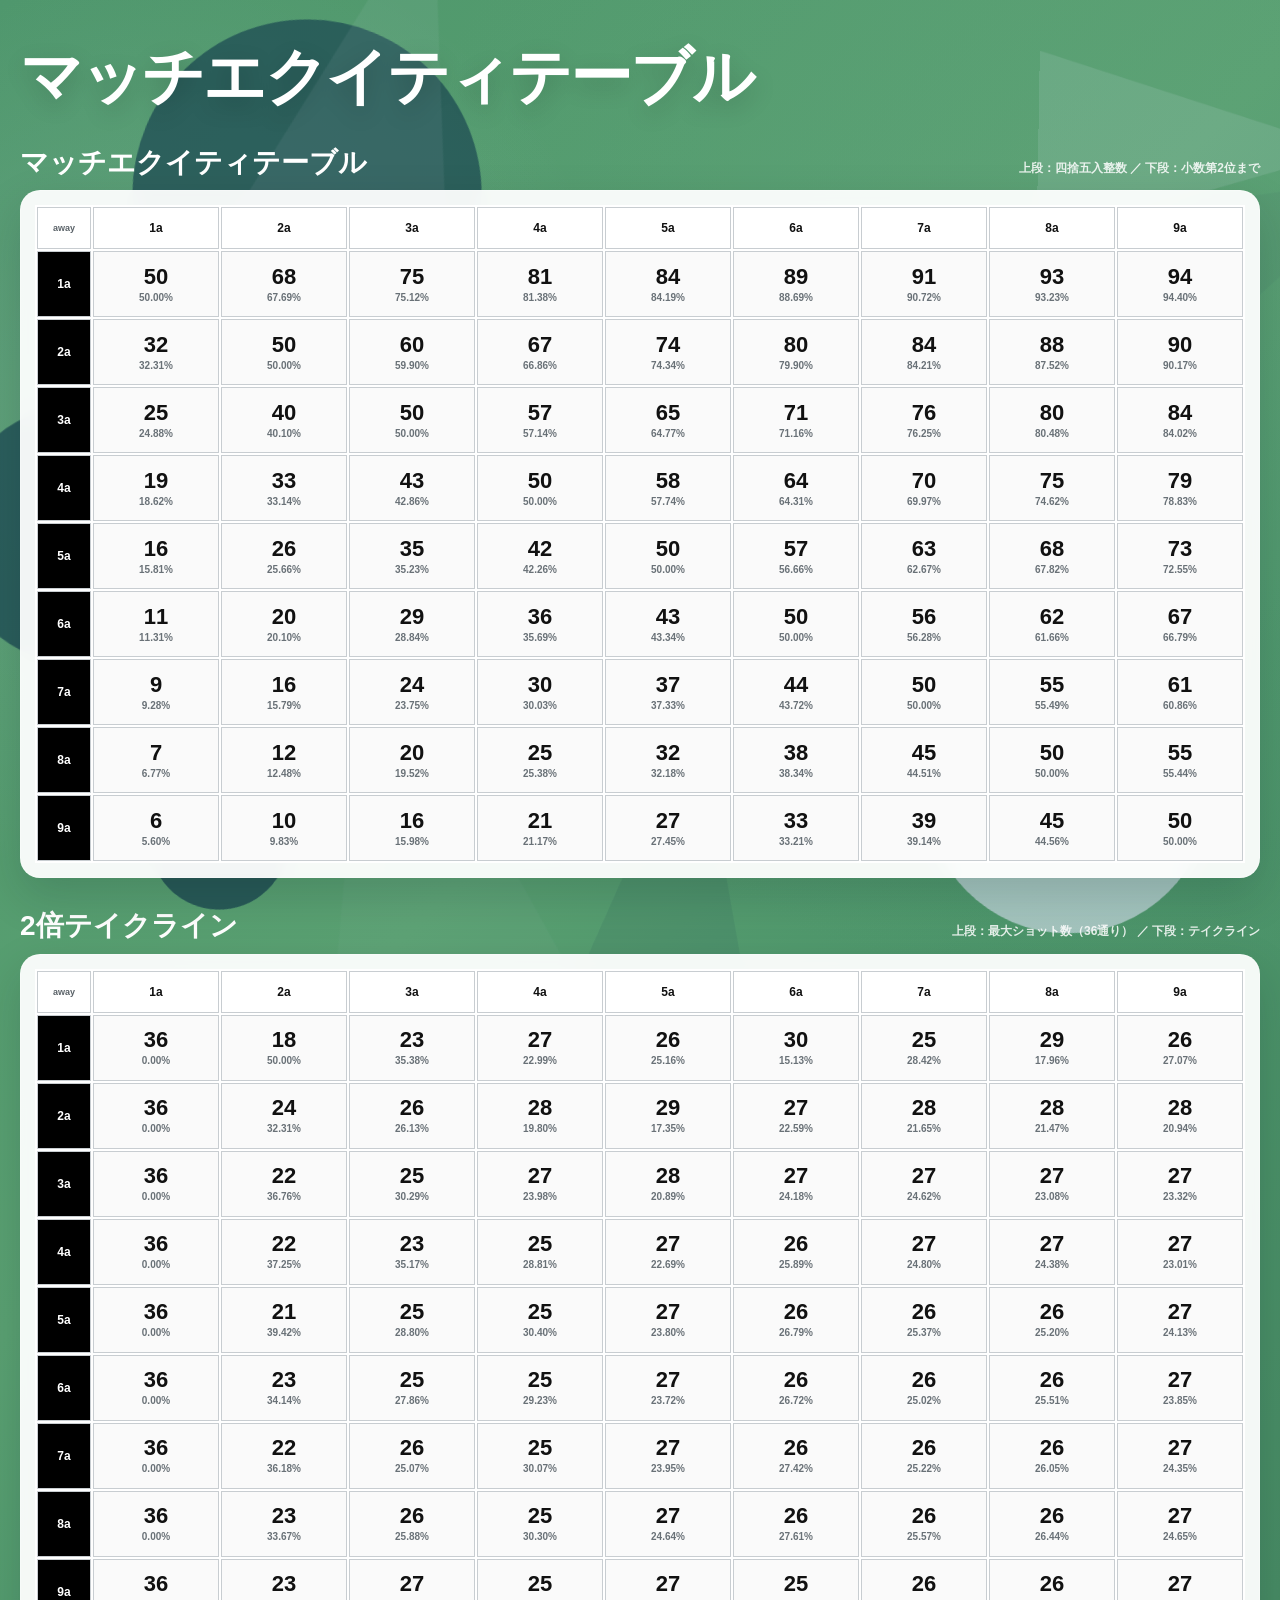
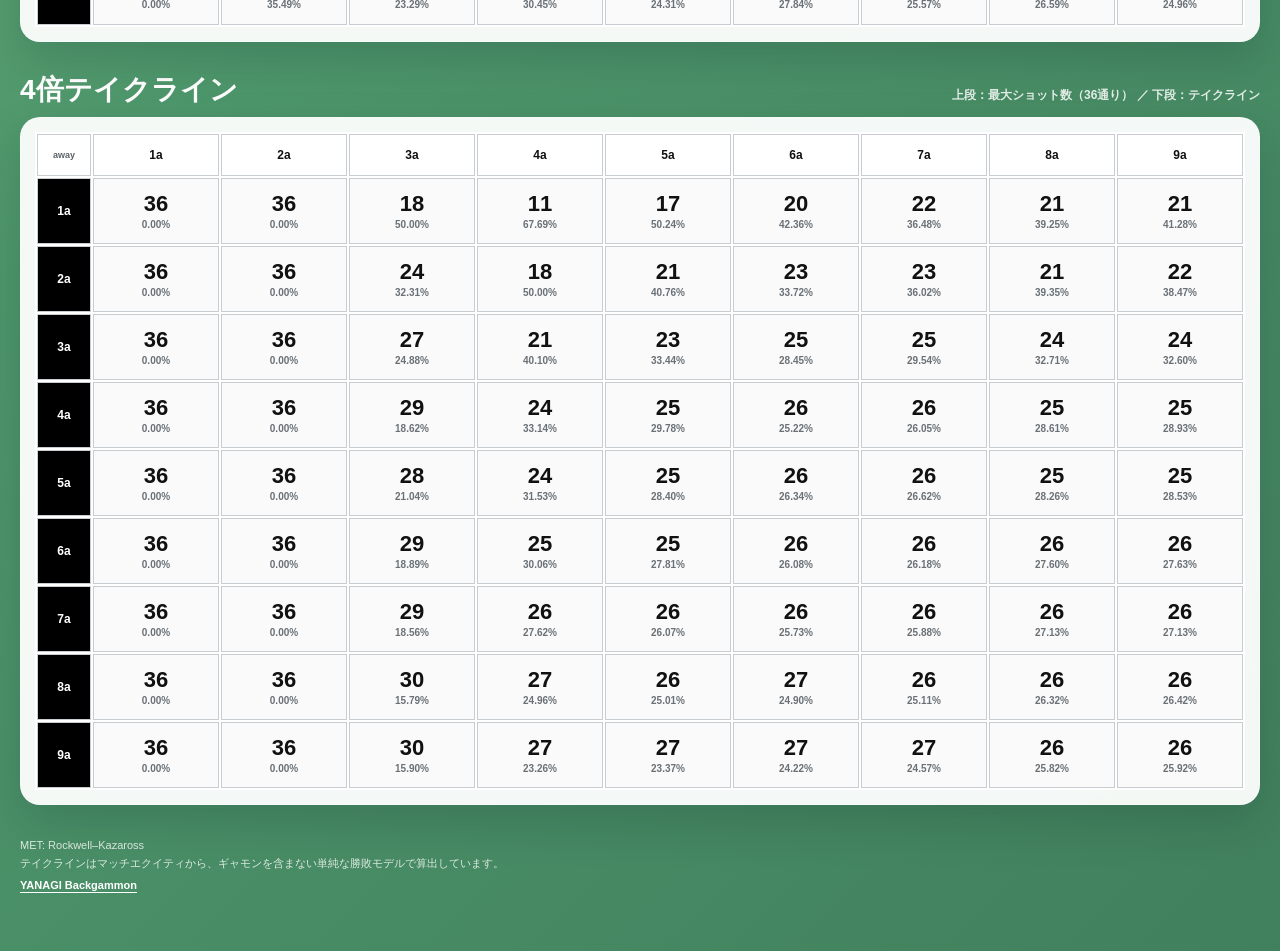
==== met/index.html @ c1505a51 "Add files via upload" ====
<!doctype html>
<html lang="ja">
<head>
  <meta charset="utf-8">
  <meta name="viewport" content="width=device-width, initial-scale=1">
  <meta name="theme-color" content="#4d966b">
  <meta name="description" content="バックギャモンのマッチエクイティテーブルと2倍・4倍テイクライン">
  <title>マッチエクイティテーブル | YANAGI Backgammon</title>
  <link rel="apple-touch-icon" sizes="180x180" href="../apple-touch-icon.png">
  <link rel="icon" type="image/png" sizes="32x32" href="../favicon-32x32.png">
  <link rel="icon" type="image/png" sizes="16x16" href="../favicon-16x16.png">
  <link rel="shortcut icon" href="../favicon.ico">
  <link rel="stylesheet" href="../assets/style.css">
  <link rel="stylesheet" href="./styles.css">
</head>
<body>
  <main class="landing met-landing" aria-label="マッチエクイティテーブル">
    <div class="bg-art" aria-hidden="true">
      <span class="shape circle circle-a"></span>
      <span class="shape circle circle-b"></span>
      <span class="shape circle circle-c"></span>
      <span class="shape circle circle-d"></span>
      <span class="shape circle circle-e"></span>
      <span class="shape circle circle-f"></span>

      <span class="shape triangle triangle-a"></span>
      <span class="shape triangle triangle-b"></span>
      <span class="shape triangle triangle-c"></span>
      <span class="shape triangle triangle-d"></span>
      <span class="shape triangle triangle-e"></span>
      <span class="shape triangle triangle-f"></span>
      <span class="shape triangle triangle-g"></span>
    </div>

    <div class="content met-content">
      <h1>マッチエクイティテーブル</h1>

      <section class="met-section" aria-labelledby="met-heading">
        <div class="section-title-row">
          <h2 id="met-heading">マッチエクイティテーブル</h2>
          <p>上段：四捨五入整数 ／ 下段：小数第2位まで</p>
        </div>
        <div class="table-card">
          <div class="table-wrap">
            <table id="met-table" class="met-table" aria-label="9-away × 9-away マッチエクイティテーブル"></table>
          </div>
        </div>
      </section>

      <section class="met-section" aria-labelledby="take2-heading">
        <div class="section-title-row">
          <h2 id="take2-heading">2倍テイクライン</h2>
          <p>上段：最大ショット数（36通り） ／ 下段：テイクライン</p>
        </div>
        <div class="table-card">
          <div class="table-wrap">
            <table id="take2-table" class="met-table" aria-label="2倍テイクライン"></table>
          </div>
        </div>
      </section>

      <section class="met-section" aria-labelledby="take4-heading">
        <div class="section-title-row">
          <h2 id="take4-heading">4倍テイクライン</h2>
          <p>上段：最大ショット数（36通り） ／ 下段：テイクライン</p>
        </div>
        <div class="table-card">
          <div class="table-wrap">
            <table id="take4-table" class="met-table" aria-label="4倍テイクライン"></table>
          </div>
        </div>
      </section>

      <div class="met-footer">
        <p>MET: Rockwell–Kazaross</p>
        <p>テイクラインはマッチエクイティから、ギャモンを含まない単純な勝敗モデルで算出しています。</p>
        <a href="../">YANAGI Backgammon</a>
      </div>
    </div>
  </main>

  <script src="../assets/script.js"></script>
  <script src="./app.js"></script>
</body>
</html>
---- assets/style.css ----
:root {
  --green: #4d966b;
  --teal: #16434f;
  --teal-soft: rgba(22, 67, 79, 0.90);
  --mist: #e8eaff;
}

* { box-sizing: border-box; }

html, body {
  width: 100%;
  min-height: 100%;
  margin: 0;
}

body {
  min-height: 100vh;
  color: var(--mist);
  background:
    radial-gradient(circle at 12% 16%, rgba(232,234,255,.12), transparent 20%),
    radial-gradient(circle at 85% 12%, rgba(109,169,138,.18), transparent 28%),
    linear-gradient(135deg, var(--green) 0%, #5aa172 35%, #4d966b 50%, #41805d 100%);
  font-family: Inter, "Helvetica Neue", Arial, "Noto Sans JP", sans-serif;
  -webkit-font-smoothing: antialiased;
  overflow-x: hidden;
}

.landing {
  position: relative;
  min-height: 100vh;
  display: grid;
  place-items: start center;
  isolation: isolate;
  overflow: hidden;
}

.bg-art {
  position: absolute;
  inset: 0;
  overflow: hidden;
  pointer-events: none;
  z-index: 0;
}

.shape {
  position: absolute;
  opacity: .96;
  will-change: transform, top, left, opacity;
}

.circle {
  border-radius: 50%;
  background: var(--teal);
}

.circle-a { width: 360px; height: 360px; }
.circle-b { width: 320px; height: 320px; background: var(--mist); }
.circle-c { width: 220px; height: 220px; }
.circle-d { width: 160px; height: 160px; background: rgba(22, 67, 79, .82); }
.circle-e { width: 120px; height: 120px; background: rgba(232, 234, 255, .72); }
.circle-f { width: 92px; height: 92px; background: rgba(22, 67, 79, .72); }

.triangle {
  width: 0;
  height: 0;
  border-left: 110px solid transparent;
  border-right: 110px solid transparent;
  border-bottom: 360px solid rgba(232, 234, 255, 0.42);
}

.triangle-b,
.triangle-d,
.triangle-g { border-bottom-color: rgba(22, 67, 79, 0.38); }
.triangle-c,
.triangle-e { border-bottom-color: rgba(232, 234, 255, 0.44); }
.triangle-f { border-bottom-color: rgba(109,169,138,.56); }

.content {
  position: relative;
  z-index: 2;
  width: min(1120px, calc(100% - 40px));
  display: grid;
  justify-items: start;
  gap: 24px;
  padding: 44px 0 32px;
  text-align: left;
}

h1 {
  margin: 0 0 6px;
  color: #ffffff;
  font-size: clamp(34px, 6vw, 62px);
  font-weight: 800;
  letter-spacing: -.03em;
  line-height: 1.05;
  width: 100%;
  text-align: left;
  text-shadow: 0 8px 24px rgba(0,0,0,.18);
}

.menu-section {
  width: 100%;
  display: grid;
  gap: 8px;
}

.menu-section h2,
.video-block h3 {
  margin: 0;
  color: #ffffff;
  font-size: clamp(20px, 2.2vw, 26px);
  font-weight: 800;
  line-height: 1.4;
}

.menu-list {
  margin: 0;
  padding: 0 0 0 34px;
  list-style: none;
  display: grid;
  gap: 6px;
}

.menu-list li {
  color: #ffffff;
  font-size: clamp(18px, 2vw, 24px);
  line-height: 1.45;
}

.menu-link,
.menu-text {
  color: #ffffff;
}

.menu-link {
  text-decoration: underline;
  text-decoration-thickness: 1px;
  text-underline-offset: 4px;
}

.menu-link:hover,
.menu-link:focus-visible {
  opacity: .78;
  outline: none;
}

.video-block {
  width: min(640px, 100%);
  display: grid;
  gap: 10px;
  margin-top: 2px;
}

.embed-card {
  padding: 16px;
  border: 1px solid rgba(232,234,255,.20);
  border-radius: 24px;
  background: rgba(16,54,64,.32);
  backdrop-filter: blur(10px);
  box-shadow: 0 18px 46px rgba(7,24,28,.18);
  text-align: left;
}

.embed-frame {
  overflow: hidden;
  border-radius: 18px;
  background: rgba(0,0,0,.22);
}

.youtube-frame { aspect-ratio: 16 / 9; }

.youtube-frame iframe {
  width: 100%;
  height: 100%;
  border: 0;
}

.social-links {
  display: flex;
  align-items: center;
  justify-content: flex-start;
  gap: 14px;
  flex-wrap: wrap;
  margin-top: 2px;
}

.social-link {
  width: 56px;
  height: 56px;
  display: inline-flex;
  align-items: center;
  justify-content: center;
  border-radius: 50%;
  background: rgba(255,255,255,.16);
  border: 1px solid rgba(232,234,255,.52);
  box-shadow: 0 10px 26px rgba(7,24,28,.18);
  backdrop-filter: blur(8px);
  transition: transform .18s ease, background-color .18s ease, box-shadow .18s ease;
}

.social-link:hover,
.social-link:focus-visible {
  transform: translateY(-3px);
  background: rgba(22,67,79,.88);
  box-shadow: 0 16px 34px rgba(7,24,28,.26);
  outline: none;
}

.social-link svg {
  width: 26px;
  height: 26px;
  fill: #ffffff;
}

@media (max-width: 700px) {
  .triangle {
    border-left-width: 78px;
    border-right-width: 78px;
    border-bottom-width: 250px;
  }

  .circle-a { width: 280px; height: 280px; }
  .circle-b { width: 260px; height: 260px; }
  .circle-c { width: 180px; height: 180px; }
  .circle-d { width: 110px; height: 110px; }

  .circle-e,
  .circle-f { display: none; }

  .content {
    gap: 20px;
    width: calc(100% - 28px);
    padding: 28px 0 24px;
  }

  .menu-list {
    padding-left: 26px;
  }

  .menu-list li {
    font-size: clamp(17px, 4.8vw, 22px);
  }

  .video-block {
    width: 100%;
  }

  .embed-card {
    padding: 12px;
    border-radius: 18px;
  }

  .embed-frame {
    border-radius: 14px;
  }

  .social-link { width: 52px; height: 52px; }
  .social-link svg { width: 24px; height: 24px; }
}

@media (prefers-reduced-motion: reduce) {
  .social-link { transition: none; }
}
---- met/styles.css ----
:root{
  --met-theme:#B7924B;
  --met-active:#6F5424;
  --met-line:#c8cdd1;
  --met-soft:#f7f7f5;
}

.met-landing{
  overflow:visible;
}

.met-content{
  width:min(1380px,calc(100% - 40px));
  gap:30px;
  padding-bottom:56px;
}

.met-section{
  width:100%;
  display:grid;
  gap:9px;
}

.section-title-row{
  display:flex;
  align-items:baseline;
  justify-content:space-between;
  gap:18px;
  flex-wrap:wrap;
}

.section-title-row h2{
  margin:0;
  color:#fff;
  font-size:clamp(21px,2.3vw,28px);
  font-weight:800;
  line-height:1.3;
}

.section-title-row p{
  margin:0;
  color:rgba(255,255,255,.86);
  font-size:12px;
  font-weight:700;
  line-height:1.4;
}

.table-card{
  width:100%;
  padding:14px;
  border:1px solid rgba(255,255,255,.28);
  border-radius:20px;
  background:rgba(255,255,255,.94);
  box-shadow:0 18px 46px rgba(7,24,28,.16);
  backdrop-filter:blur(9px);
}

.table-wrap{
  width:100%;
  overflow:hidden;
  background:#fff;
}

.met-table{
  width:100%;
  border-collapse:separate;
  border-spacing:2px;
  table-layout:fixed;
  background:#fff;
  color:#111;
}

.met-table th,
.met-table td{
  height:66px;
  padding:4px 2px;
  border:1px solid var(--met-line);
  text-align:center;
  vertical-align:middle;
}

.met-table thead th{
  height:42px;
  background:#fff;
  color:#111;
  font-size:12px;
  font-weight:900;
}

.met-table .corner{
  width:54px;
  color:#596167;
  font-size:9px;
  font-weight:800;
}

.met-table .black-axis{
  width:54px;
  background:#000;
  color:#fff;
  font-size:12px;
  font-weight:900;
}

.met-cell{
  background:#fafafa;
}

.cell-primary{
  display:block;
  color:#111;
  font-size:22px;
  font-weight:900;
  line-height:1;
  font-variant-numeric:tabular-nums;
}

.cell-secondary{
  display:block;
  margin-top:5px;
  color:#697177;
  font-size:10px;
  font-weight:800;
  line-height:1;
  font-variant-numeric:tabular-nums;
}

.met-footer{
  width:100%;
  padding-top:2px;
  color:rgba(255,255,255,.82);
  font-size:11px;
  line-height:1.6;
}

.met-footer p{
  margin:0;
}

.met-footer a{
  display:inline-block;
  margin-top:5px;
  color:#fff;
  font-weight:800;
  text-underline-offset:3px;
}

@media(max-width:700px){
  .met-content{
    width:calc(100% - 16px);
    gap:24px;
    padding-top:26px;
    padding-bottom:36px;
  }

  .section-title-row{
    gap:4px 12px;
  }

  .section-title-row p{
    width:100%;
    font-size:10px;
  }

  .table-card{
    padding:6px;
    border-radius:12px;
  }

  .met-table{
    border-spacing:1px;
  }

  .met-table th,
  .met-table td{
    height:50px;
    padding:2px 0;
  }

  .met-table thead th{
    height:32px;
    font-size:9px;
  }

  .met-table .corner,
  .met-table .black-axis{
    width:30px;
    font-size:9px;
  }

  .met-table .corner{
    font-size:7px;
  }

  .cell-primary{
    font-size:15px;
  }

  .cell-secondary{
    margin-top:4px;
    font-size:7px;
    letter-spacing:-.02em;
  }
}

@media(max-width:390px){
  .met-content{
    width:calc(100% - 10px);
  }

  .table-card{
    padding:4px;
  }

  .met-table th,
  .met-table td{
    height:46px;
  }

  .met-table .corner,
  .met-table .black-axis{
    width:27px;
  }

  .cell-primary{
    font-size:14px;
  }

  .cell-secondary{
    font-size:6.6px;
  }
}
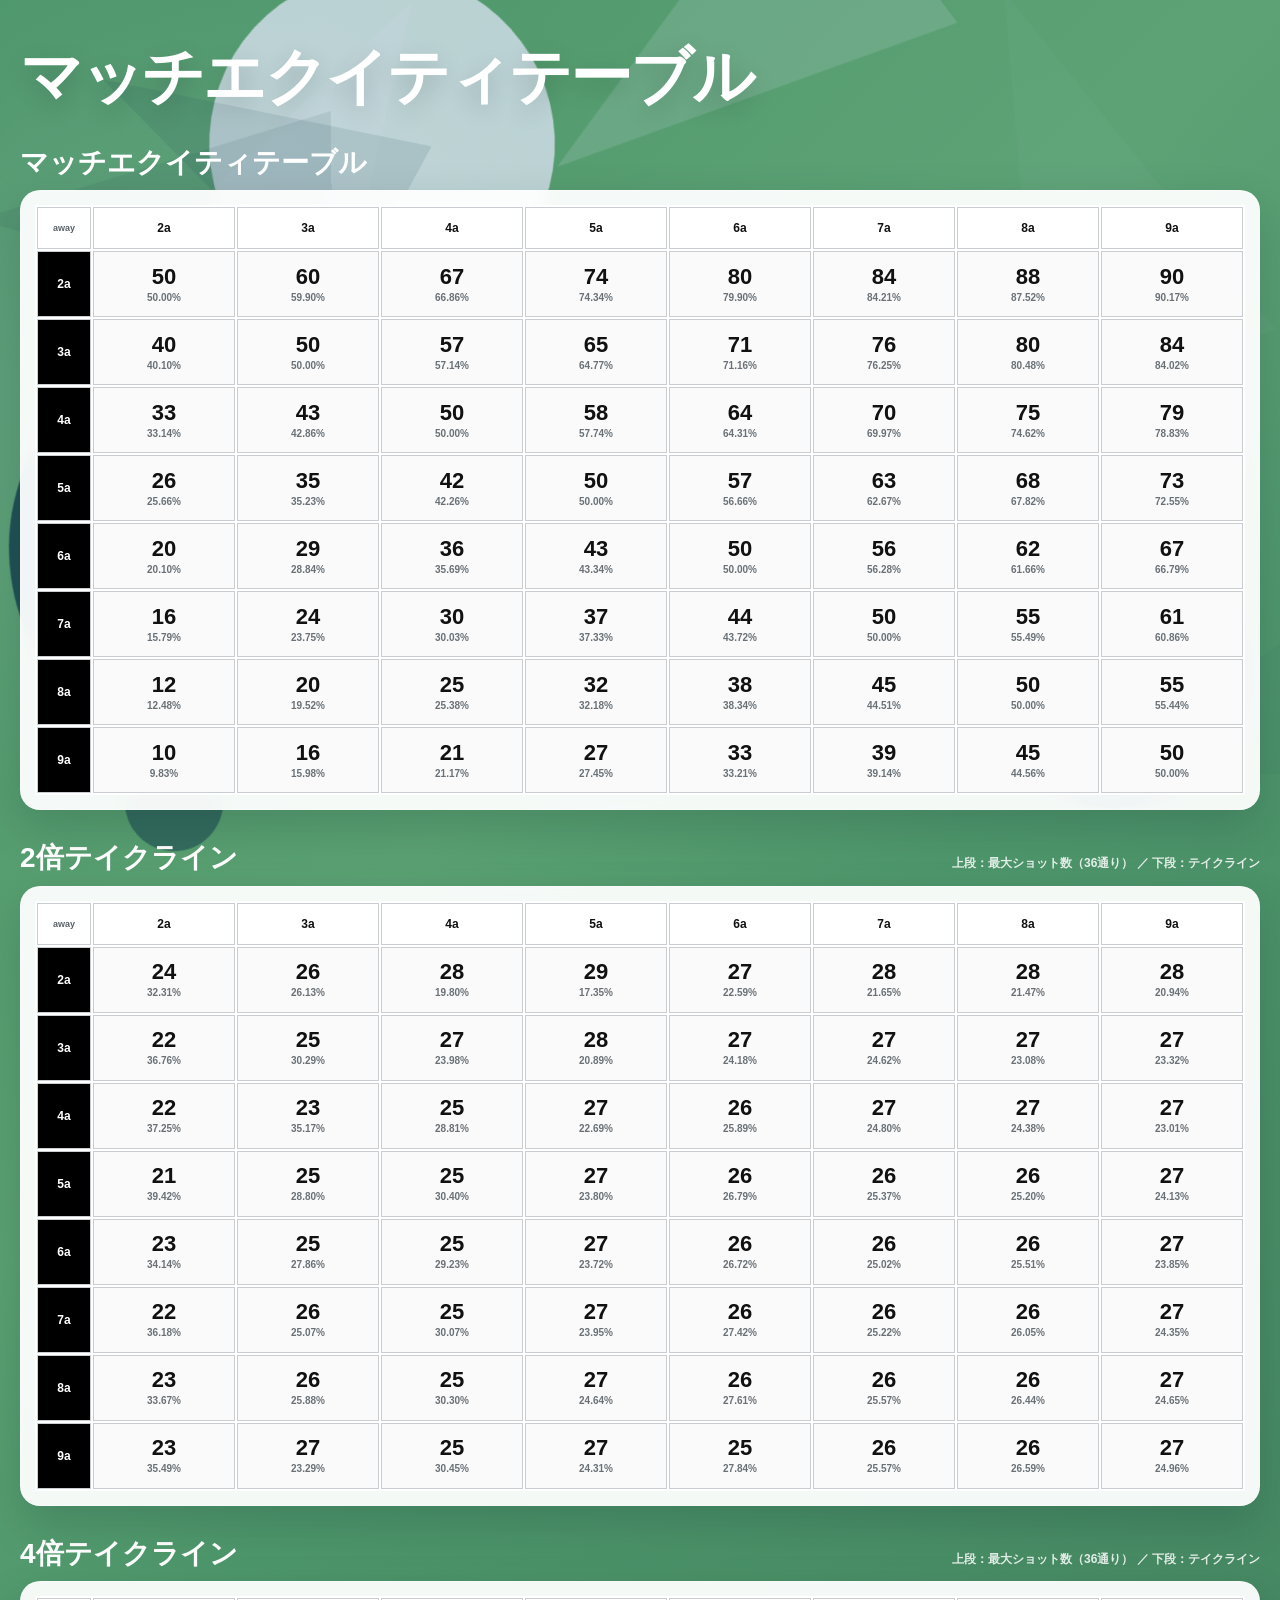
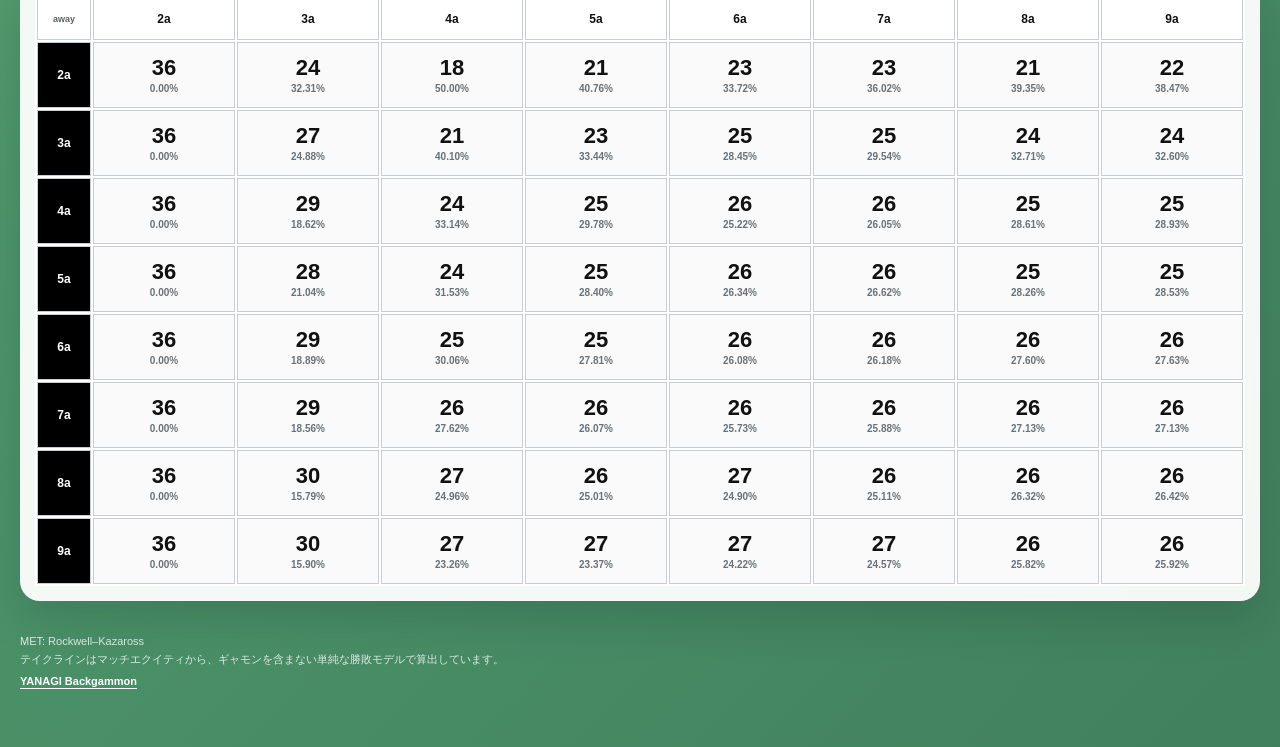
==== commit 6fa15d42: "Add files via upload" ====
--- a/met/index.html
+++ b/met/index.html
@@ -38,11 +38,10 @@
       <section class="met-section" aria-labelledby="met-heading">
         <div class="section-title-row">
           <h2 id="met-heading">マッチエクイティテーブル</h2>
-          <p>上段：四捨五入整数 ／ 下段：小数第2位まで</p>
         </div>
         <div class="table-card">
           <div class="table-wrap">
-            <table id="met-table" class="met-table" aria-label="9-away × 9-away マッチエクイティテーブル"></table>
+            <table id="met-table" class="met-table" aria-label="2-away〜9-away マッチエクイティテーブル"></table>
           </div>
         </div>
       </section>
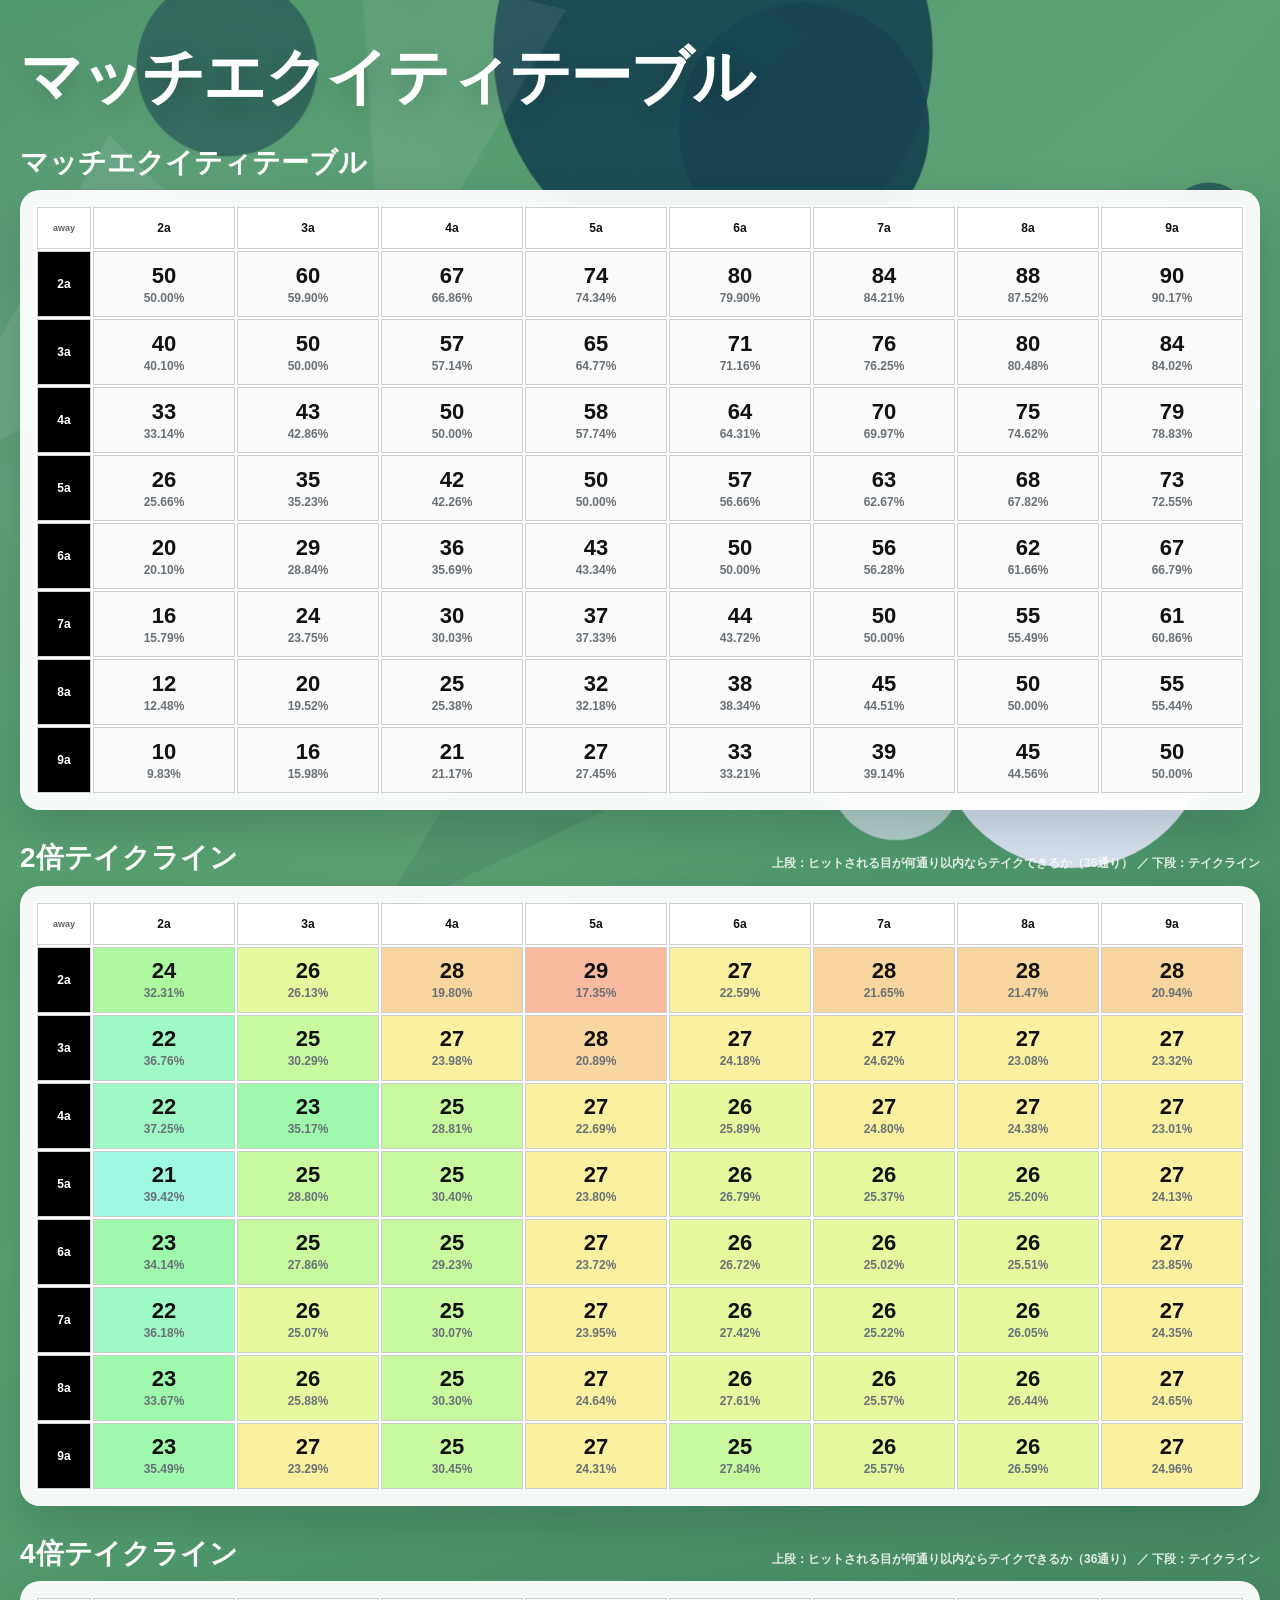
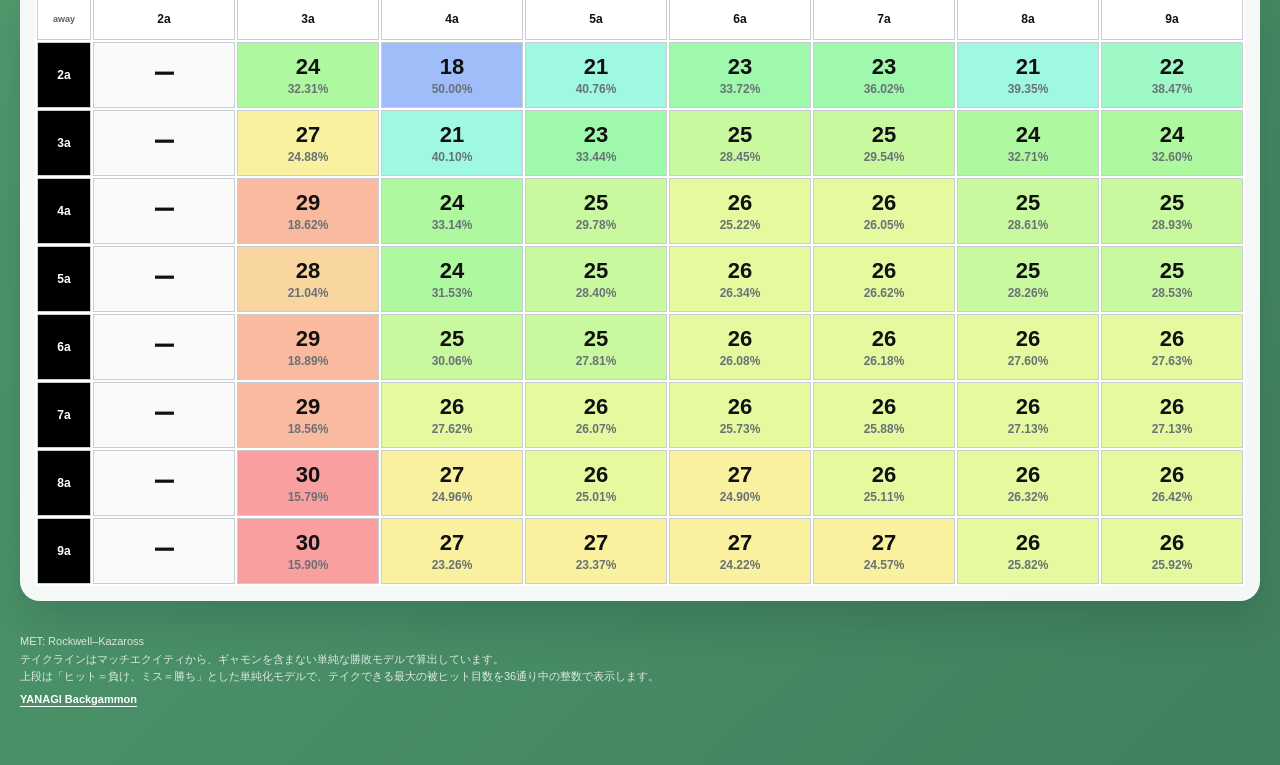
==== commit 7ce1861f: "Add files via upload" ====
--- a/met/index.html
+++ b/met/index.html
@@ -49,7 +49,7 @@
       <section class="met-section" aria-labelledby="take2-heading">
         <div class="section-title-row">
           <h2 id="take2-heading">2倍テイクライン</h2>
-          <p>上段：最大ショット数（36通り） ／ 下段：テイクライン</p>
+          <p>上段：ヒットされる目が何通り以内ならテイクできるか（36通り） ／ 下段：テイクライン</p>
         </div>
         <div class="table-card">
           <div class="table-wrap">
@@ -61,7 +61,7 @@
       <section class="met-section" aria-labelledby="take4-heading">
         <div class="section-title-row">
           <h2 id="take4-heading">4倍テイクライン</h2>
-          <p>上段：最大ショット数（36通り） ／ 下段：テイクライン</p>
+          <p>上段：ヒットされる目が何通り以内ならテイクできるか（36通り） ／ 下段：テイクライン</p>
         </div>
         <div class="table-card">
           <div class="table-wrap">
@@ -73,6 +73,7 @@
       <div class="met-footer">
         <p>MET: Rockwell–Kazaross</p>
         <p>テイクラインはマッチエクイティから、ギャモンを含まない単純な勝敗モデルで算出しています。</p>
+        <p>上段は「ヒット＝負け、ミス＝勝ち」とした単純化モデルで、テイクできる最大の被ヒット目数を36通り中の整数で表示します。</p>
         <a href="../">YANAGI Backgammon</a>
       </div>
     </div>
--- a/met/styles.css
+++ b/met/styles.css
@@ -119,7 +119,7 @@
   display:block;
   margin-top:5px;
   color:#697177;
-  font-size:10px;
+  font-size:12px;
   font-weight:800;
   line-height:1;
   font-variant-numeric:tabular-nums;
@@ -198,7 +198,7 @@
 
   .cell-secondary{
     margin-top:4px;
-    font-size:7px;
+    font-size:8.5px;
     letter-spacing:-.02em;
   }
 }
@@ -227,6 +227,6 @@
   }
 
   .cell-secondary{
-    font-size:6.6px;
-  }
-}
+    font-size:8px;
+  }
+}
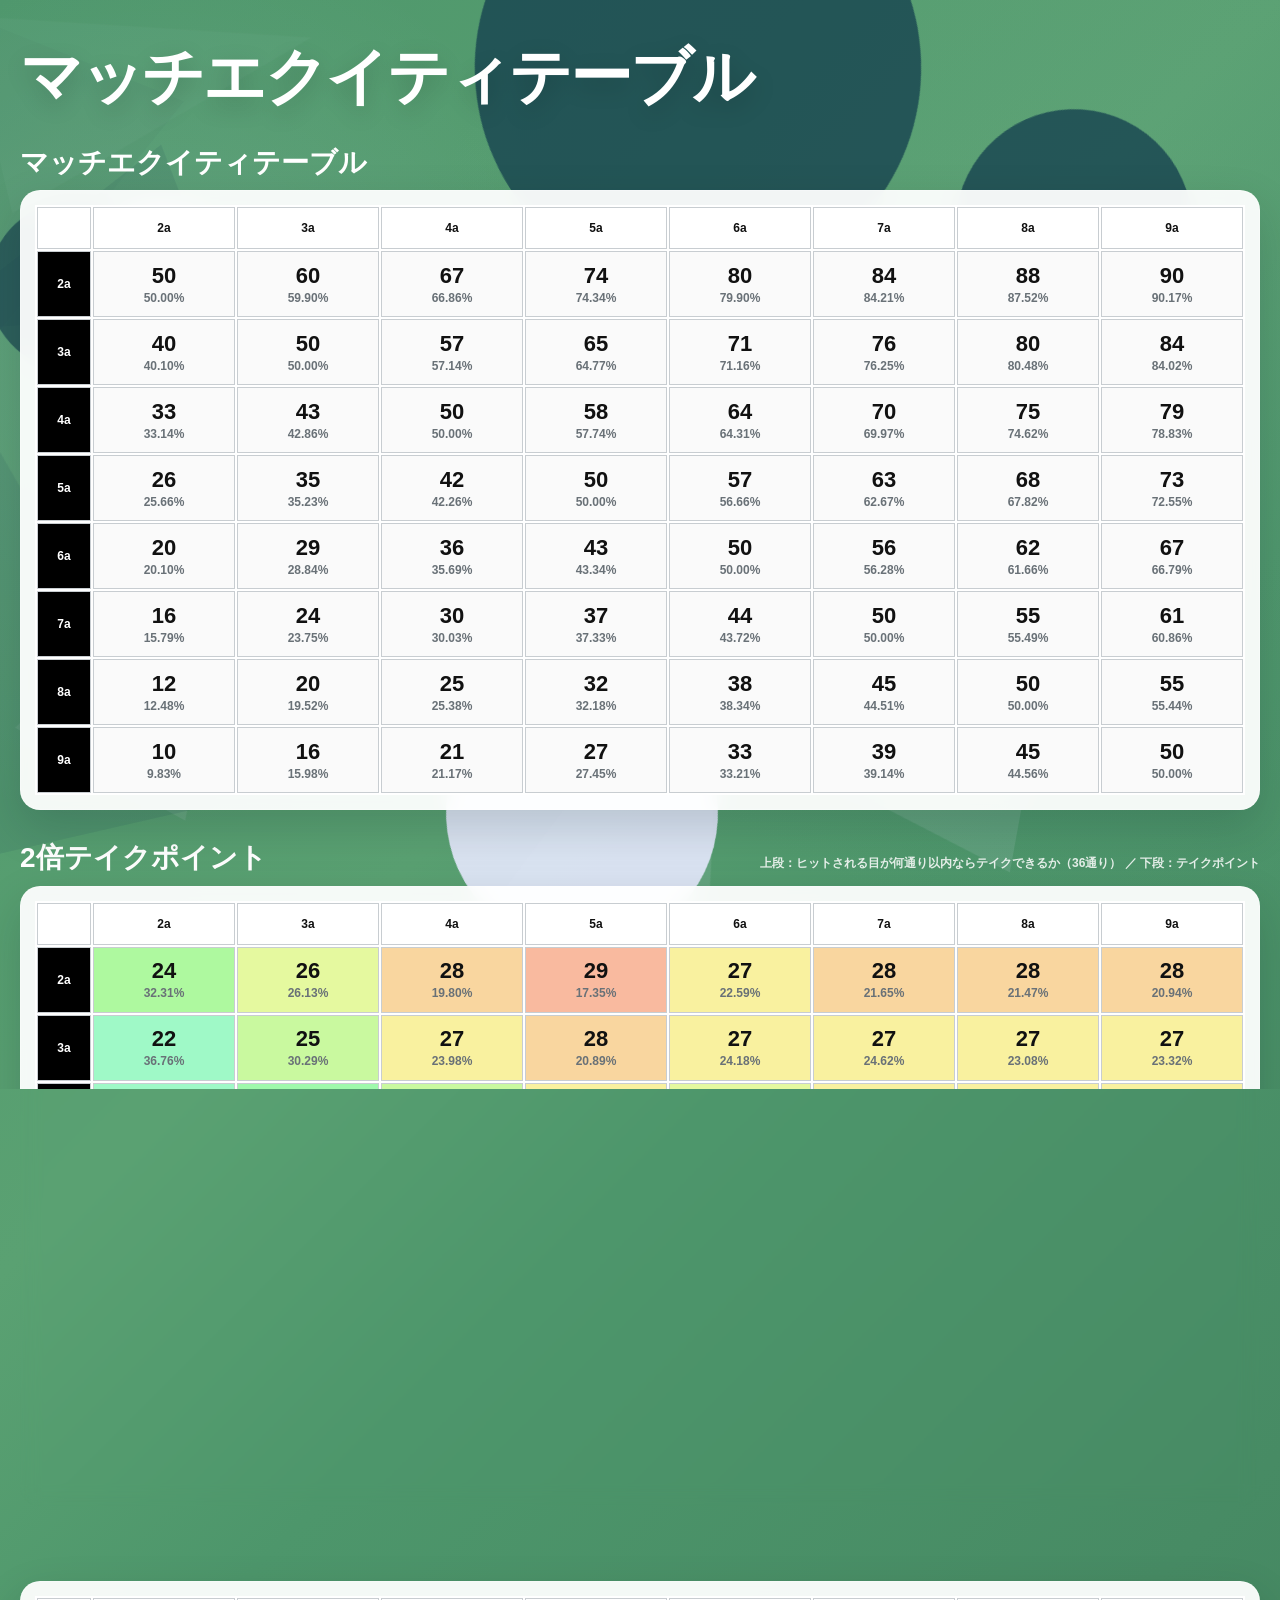
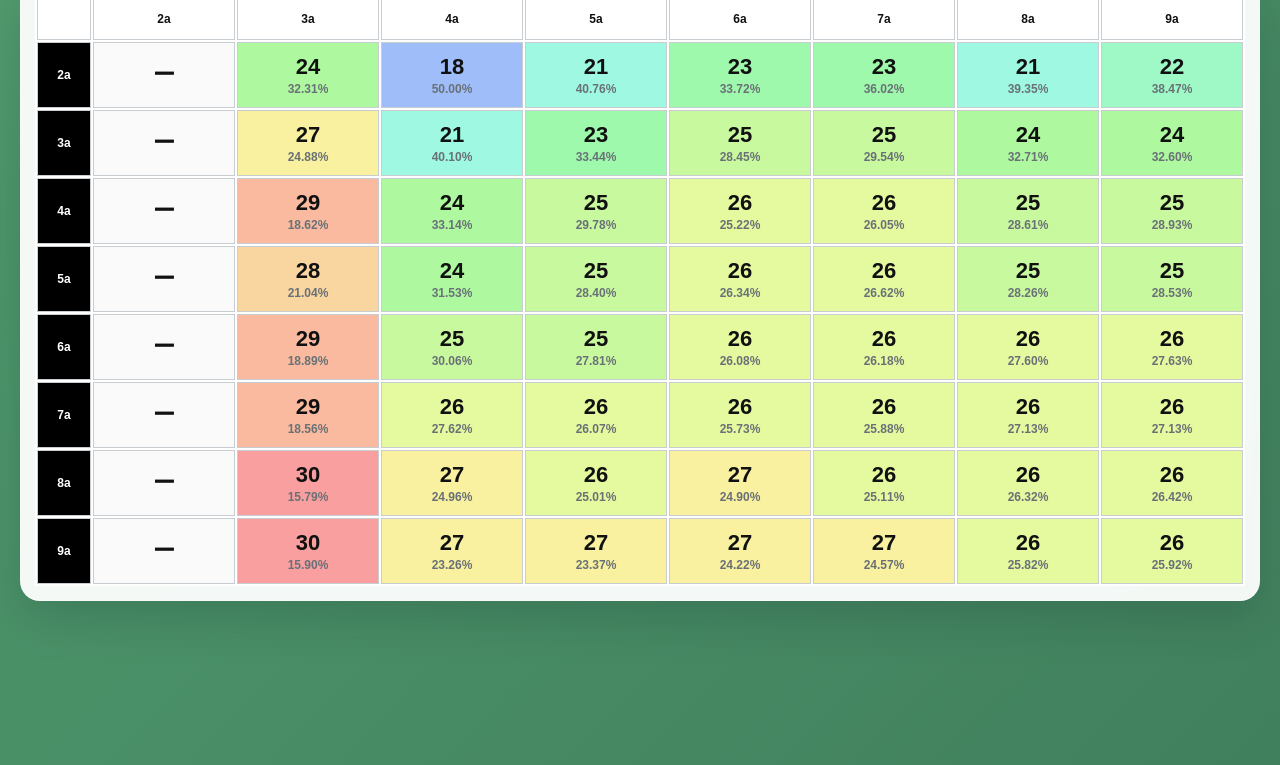
==== commit 22e090dc: "Add files via upload" ====
--- a/met/index.html
+++ b/met/index.html
@@ -4,7 +4,7 @@
   <meta charset="utf-8">
   <meta name="viewport" content="width=device-width, initial-scale=1">
   <meta name="theme-color" content="#4d966b">
-  <meta name="description" content="バックギャモンのマッチエクイティテーブルと2倍・4倍テイクライン">
+  <meta name="description" content="バックギャモンのマッチエクイティテーブルと2倍・4倍テイクポイント">
   <title>マッチエクイティテーブル | YANAGI Backgammon</title>
   <link rel="apple-touch-icon" sizes="180x180" href="../apple-touch-icon.png">
   <link rel="icon" type="image/png" sizes="32x32" href="../favicon-32x32.png">
@@ -48,31 +48,31 @@
 
       <section class="met-section" aria-labelledby="take2-heading">
         <div class="section-title-row">
-          <h2 id="take2-heading">2倍テイクライン</h2>
-          <p>上段：ヒットされる目が何通り以内ならテイクできるか（36通り） ／ 下段：テイクライン</p>
+          <h2 id="take2-heading">2倍テイクポイント</h2>
+          <p>上段：ヒットされる目が何通り以内ならテイクできるか（36通り） ／ 下段：テイクポイント</p>
         </div>
         <div class="table-card">
           <div class="table-wrap">
-            <table id="take2-table" class="met-table" aria-label="2倍テイクライン"></table>
+            <table id="take2-table" class="met-table" aria-label="2倍テイクポイント"></table>
           </div>
         </div>
       </section>
 
       <section class="met-section" aria-labelledby="take4-heading">
         <div class="section-title-row">
-          <h2 id="take4-heading">4倍テイクライン</h2>
-          <p>上段：ヒットされる目が何通り以内ならテイクできるか（36通り） ／ 下段：テイクライン</p>
+          <h2 id="take4-heading">4倍テイクポイント</h2>
+          <p>上段：ヒットされる目が何通り以内ならテイクできるか（36通り） ／ 下段：テイクポイント</p>
         </div>
         <div class="table-card">
           <div class="table-wrap">
-            <table id="take4-table" class="met-table" aria-label="4倍テイクライン"></table>
+            <table id="take4-table" class="met-table" aria-label="4倍テイクポイント"></table>
           </div>
         </div>
       </section>
 
       <div class="met-footer">
         <p>MET: Rockwell–Kazaross</p>
-        <p>テイクラインはマッチエクイティから、ギャモンを含まない単純な勝敗モデルで算出しています。</p>
+        <p>テイクポイントはマッチエクイティから、ギャモンを含まない単純な勝敗モデルで算出しています。</p>
         <p>上段は「ヒット＝負け、ミス＝勝ち」とした単純化モデルで、テイクできる最大の被ヒット目数を36通り中の整数で表示します。</p>
         <a href="../">YANAGI Backgammon</a>
       </div>
--- a/met/styles.css
+++ b/met/styles.css
@@ -230,3 +230,149 @@
     font-size:8px;
   }
 }
+
+.take-cell{
+  cursor:pointer;
+  transition:filter .15s ease, transform .15s ease, box-shadow .15s ease;
+}
+
+.take-cell:hover,
+.take-cell:focus-visible{
+  filter:saturate(1.18) brightness(.98);
+  outline:2px solid rgba(17,17,17,.72);
+  outline-offset:-3px;
+}
+
+.take-cell:active{
+  transform:scale(.985);
+}
+
+.formula-modal{
+  position:fixed;
+  inset:0;
+  z-index:10000;
+  display:none;
+  align-items:center;
+  justify-content:center;
+  padding:20px;
+}
+
+.formula-modal.is-open{
+  display:flex;
+}
+
+.formula-modal-backdrop{
+  position:absolute;
+  inset:0;
+  background:rgba(0,0,0,.58);
+  backdrop-filter:blur(4px);
+}
+
+.formula-modal-panel{
+  position:relative;
+  z-index:1;
+  width:min(620px,100%);
+  max-height:min(82vh,760px);
+  overflow:auto;
+  padding:24px;
+  border-radius:18px;
+  background:#fff;
+  color:#111;
+  box-shadow:0 24px 80px rgba(0,0,0,.34);
+}
+
+.formula-modal-panel h3{
+  margin:0 44px 18px 0;
+  font-size:20px;
+  line-height:1.4;
+}
+
+.formula-modal-close{
+  position:absolute;
+  top:12px;
+  right:14px;
+  width:36px;
+  height:36px;
+  border:0;
+  border-radius:50%;
+  background:#eee;
+  color:#111;
+  font-size:26px;
+  line-height:1;
+  cursor:pointer;
+}
+
+.formula-modal-body{
+  display:grid;
+  gap:10px;
+}
+
+.formula-step{
+  padding:12px 14px;
+  border:1px solid #d9dddf;
+  border-radius:12px;
+  background:#fafafa;
+  font-size:13px;
+  line-height:1.6;
+}
+
+.formula-step strong{
+  display:block;
+  margin-bottom:4px;
+  font-size:14px;
+}
+
+.formula-result{
+  background:#f3f5f5;
+}
+
+.formula-equation{
+  overflow-wrap:anywhere;
+  font-family:ui-monospace,SFMono-Regular,Menlo,Consolas,monospace;
+  font-size:12px;
+}
+
+.formula-value{
+  margin-top:3px;
+  font-size:17px;
+  font-weight:900;
+  font-variant-numeric:tabular-nums;
+}
+
+.formula-modal-open{
+  overflow:hidden;
+}
+
+@media(max-width:700px){
+  .formula-modal{
+    padding:10px;
+  }
+
+  .formula-modal-panel{
+    max-height:88vh;
+    padding:18px 14px 16px;
+    border-radius:14px;
+  }
+
+  .formula-modal-panel h3{
+    margin-right:40px;
+    font-size:17px;
+  }
+
+  .formula-step{
+    padding:10px 11px;
+    font-size:12px;
+  }
+
+  .formula-step strong{
+    font-size:13px;
+  }
+
+  .formula-equation{
+    font-size:11px;
+  }
+
+  .formula-value{
+    font-size:16px;
+  }
+}
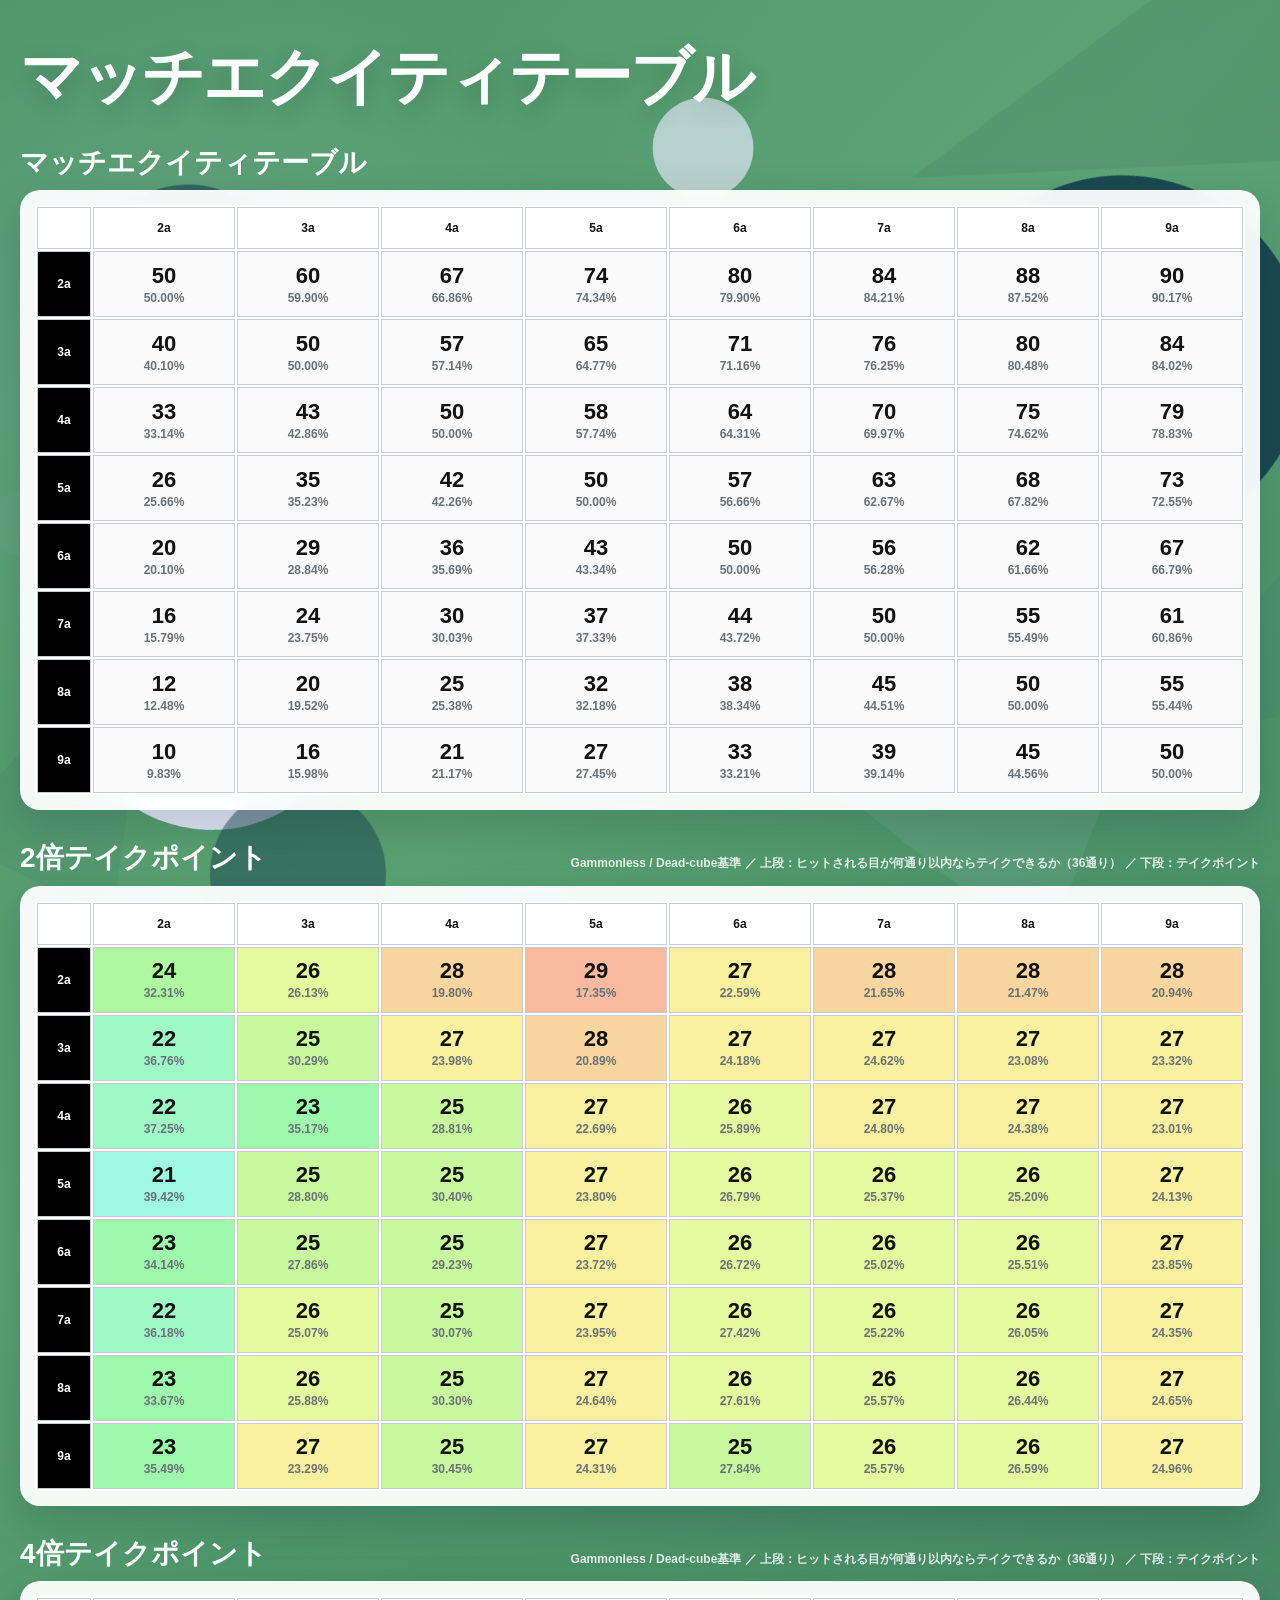
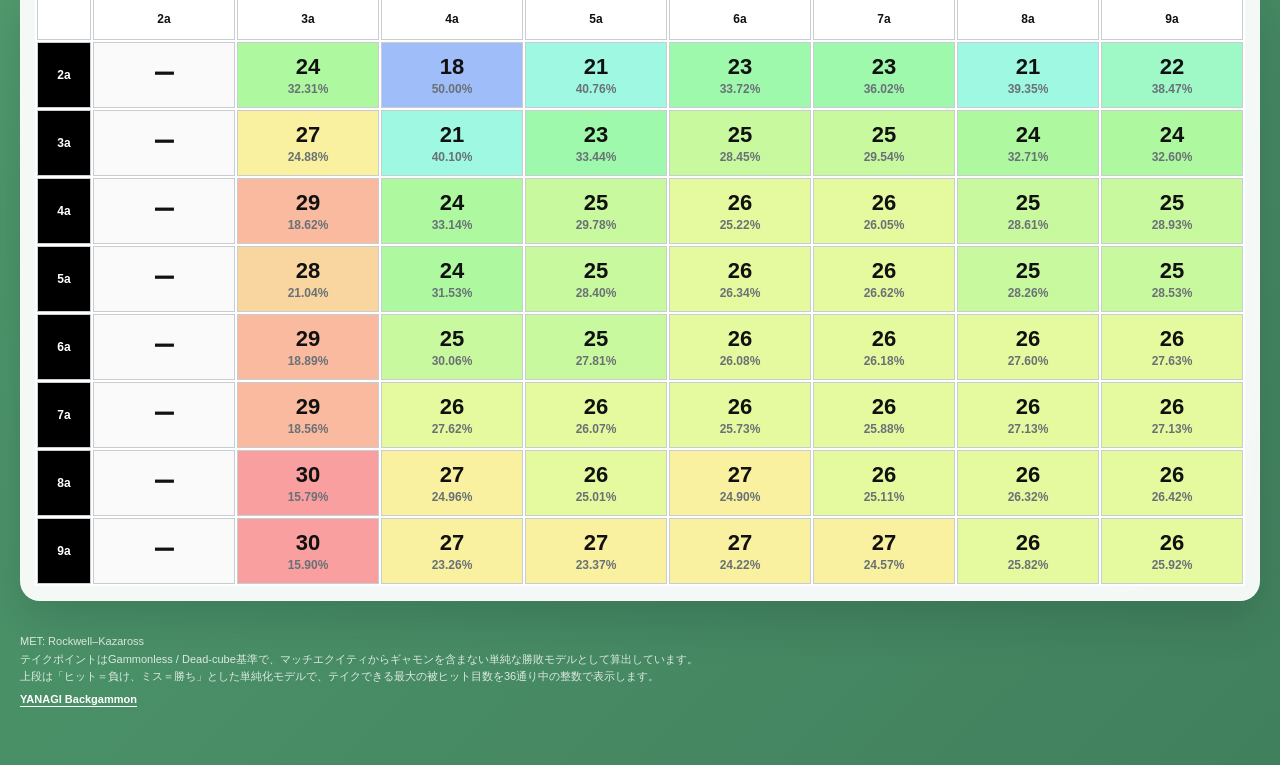
==== commit 02075a71: "Add files via upload" ====
--- a/met/index.html
+++ b/met/index.html
@@ -49,7 +49,7 @@
       <section class="met-section" aria-labelledby="take2-heading">
         <div class="section-title-row">
           <h2 id="take2-heading">2倍テイクポイント</h2>
-          <p>上段：ヒットされる目が何通り以内ならテイクできるか（36通り） ／ 下段：テイクポイント</p>
+          <p>Gammonless / Dead-cube基準 ／ 上段：ヒットされる目が何通り以内ならテイクできるか（36通り） ／ 下段：テイクポイント</p>
         </div>
         <div class="table-card">
           <div class="table-wrap">
@@ -61,7 +61,7 @@
       <section class="met-section" aria-labelledby="take4-heading">
         <div class="section-title-row">
           <h2 id="take4-heading">4倍テイクポイント</h2>
-          <p>上段：ヒットされる目が何通り以内ならテイクできるか（36通り） ／ 下段：テイクポイント</p>
+          <p>Gammonless / Dead-cube基準 ／ 上段：ヒットされる目が何通り以内ならテイクできるか（36通り） ／ 下段：テイクポイント</p>
         </div>
         <div class="table-card">
           <div class="table-wrap">
@@ -72,7 +72,7 @@
 
       <div class="met-footer">
         <p>MET: Rockwell–Kazaross</p>
-        <p>テイクポイントはマッチエクイティから、ギャモンを含まない単純な勝敗モデルで算出しています。</p>
+        <p>テイクポイントはGammonless / Dead-cube基準で、マッチエクイティからギャモンを含まない単純な勝敗モデルとして算出しています。</p>
         <p>上段は「ヒット＝負け、ミス＝勝ち」とした単純化モデルで、テイクできる最大の被ヒット目数を36通り中の整数で表示します。</p>
         <a href="../">YANAGI Backgammon</a>
       </div>
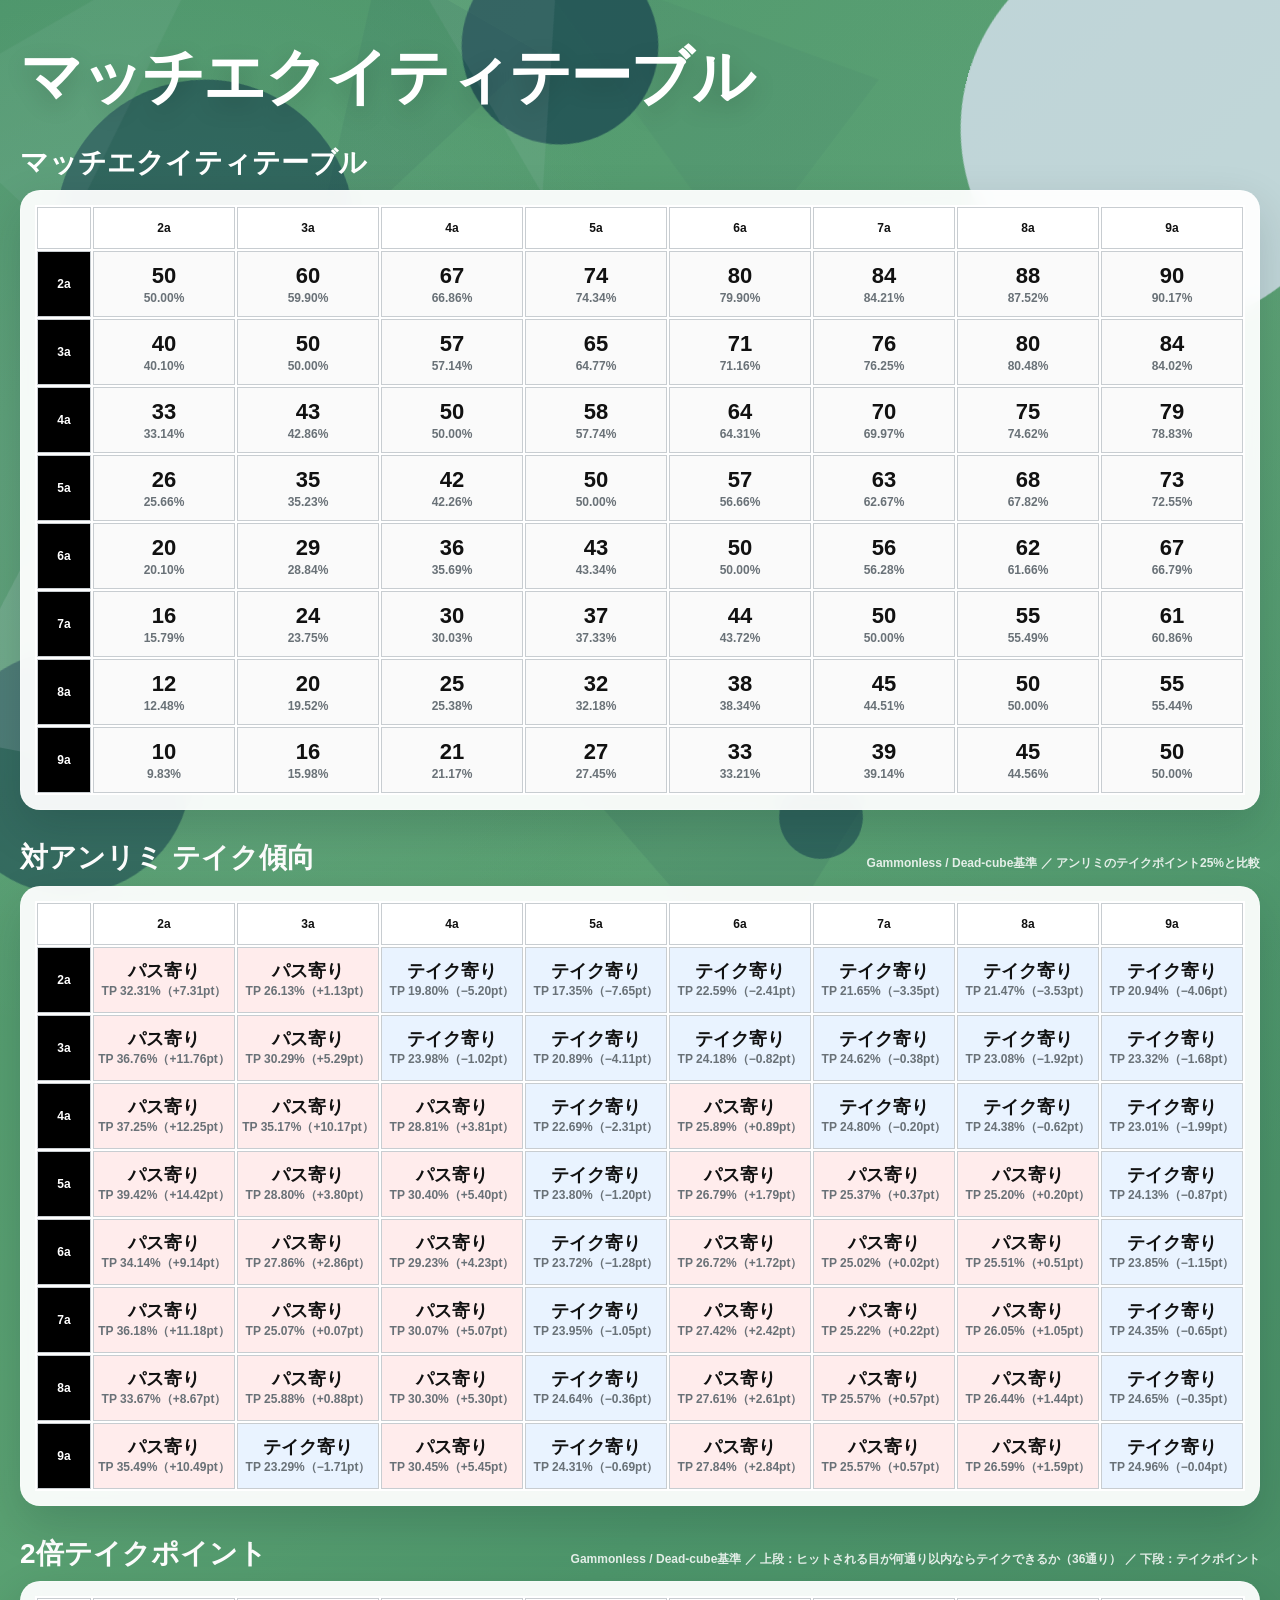
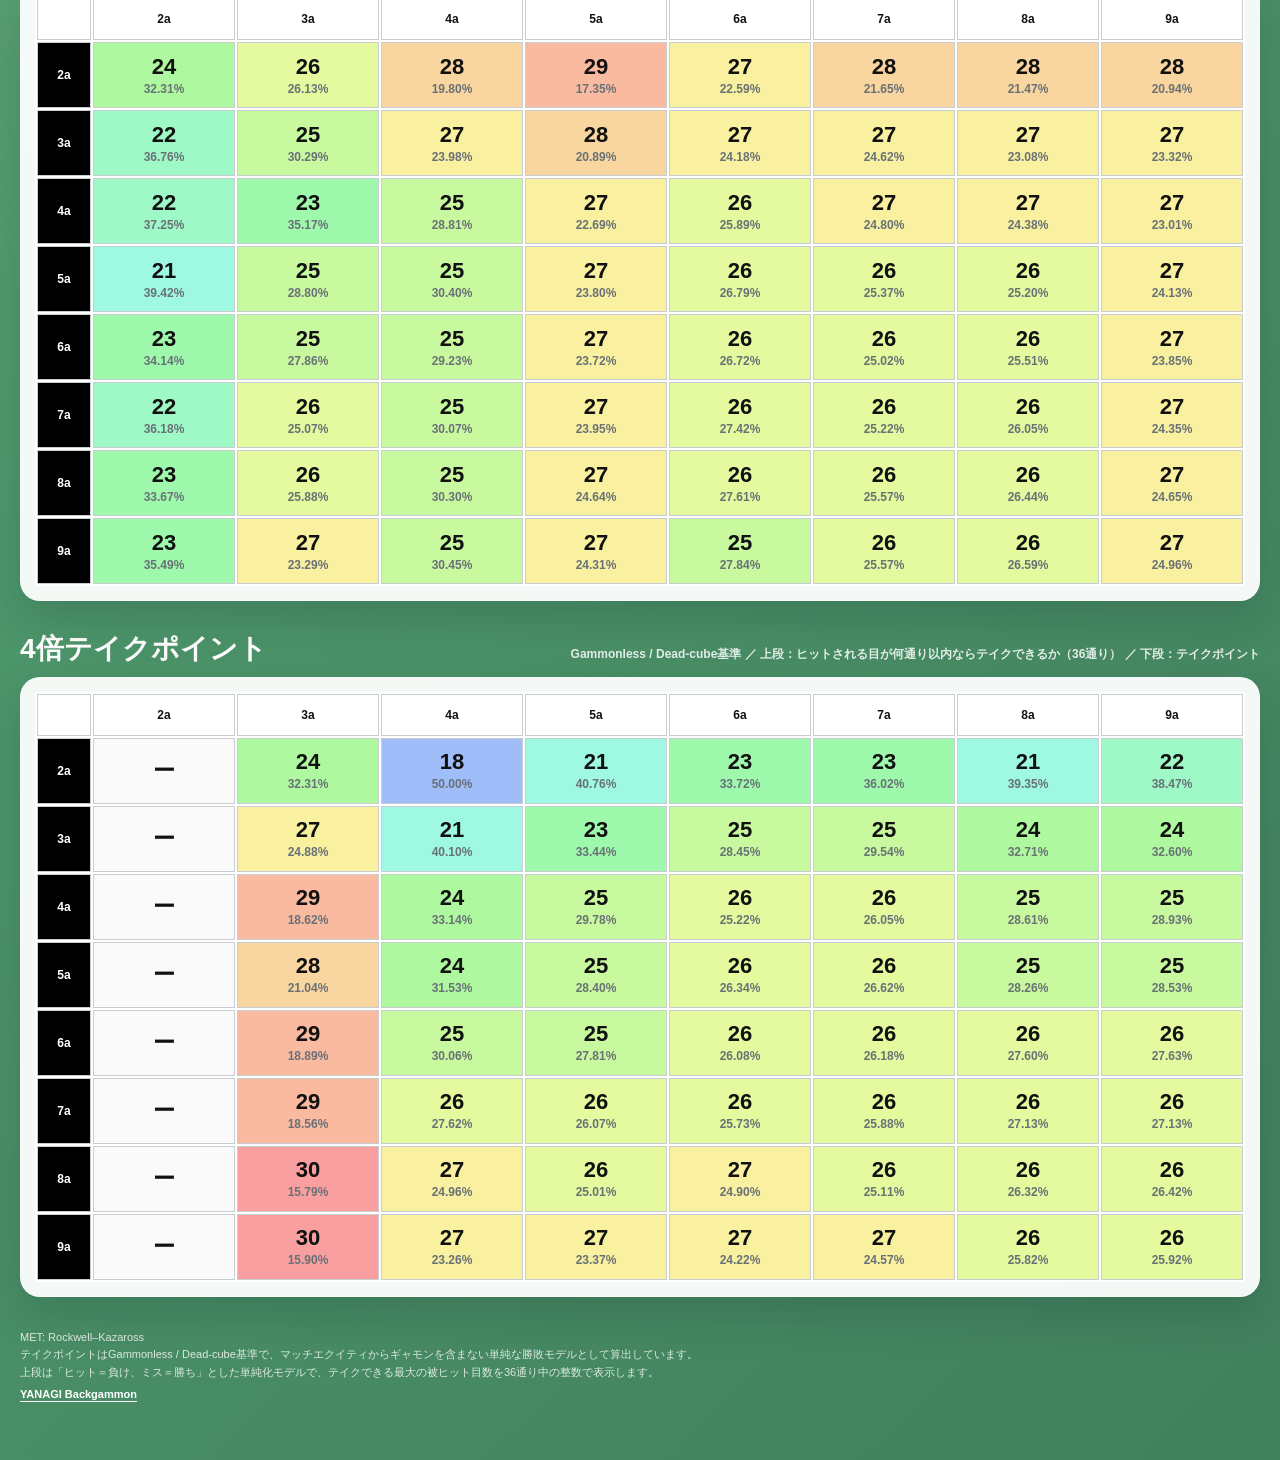
==== commit 28333cfd: "Add files via upload" ====
--- a/met/index.html
+++ b/met/index.html
@@ -46,6 +46,18 @@
         </div>
       </section>
 
+      <section class="met-section" aria-labelledby="tendency-heading">
+        <div class="section-title-row">
+          <h2 id="tendency-heading">対アンリミ テイク傾向</h2>
+          <p>Gammonless / Dead-cube基準 ／ アンリミのテイクポイント25%と比較</p>
+        </div>
+        <div class="table-card">
+          <div class="table-wrap">
+            <table id="tendency-table" class="met-table tendency-table" aria-label="各スコアのアンリミ比テイク傾向"></table>
+          </div>
+        </div>
+      </section>
+
       <section class="met-section" aria-labelledby="take2-heading">
         <div class="section-title-row">
           <h2 id="take2-heading">2倍テイクポイント</h2>
--- a/met/styles.css
+++ b/met/styles.css
@@ -376,3 +376,45 @@
     font-size:16px;
   }
 }
+
+
+.tendency-cell{
+  background:#f8f8f7;
+}
+
+.tendency-cell.tendency-take{
+  background:#e9f3ff;
+}
+
+.tendency-cell.tendency-pass{
+  background:#ffecec;
+}
+
+.tendency-cell.tendency-even{
+  background:#f1f1ef;
+}
+
+.tendency-primary{
+  font-size:18px;
+}
+
+@media(max-width:700px){
+  .tendency-primary{
+    font-size:12px;
+  }
+
+  .tendency-table .cell-secondary{
+    font-size:7.5px;
+    letter-spacing:-.04em;
+  }
+}
+
+@media(max-width:390px){
+  .tendency-primary{
+    font-size:11px;
+  }
+
+  .tendency-table .cell-secondary{
+    font-size:7px;
+  }
+}
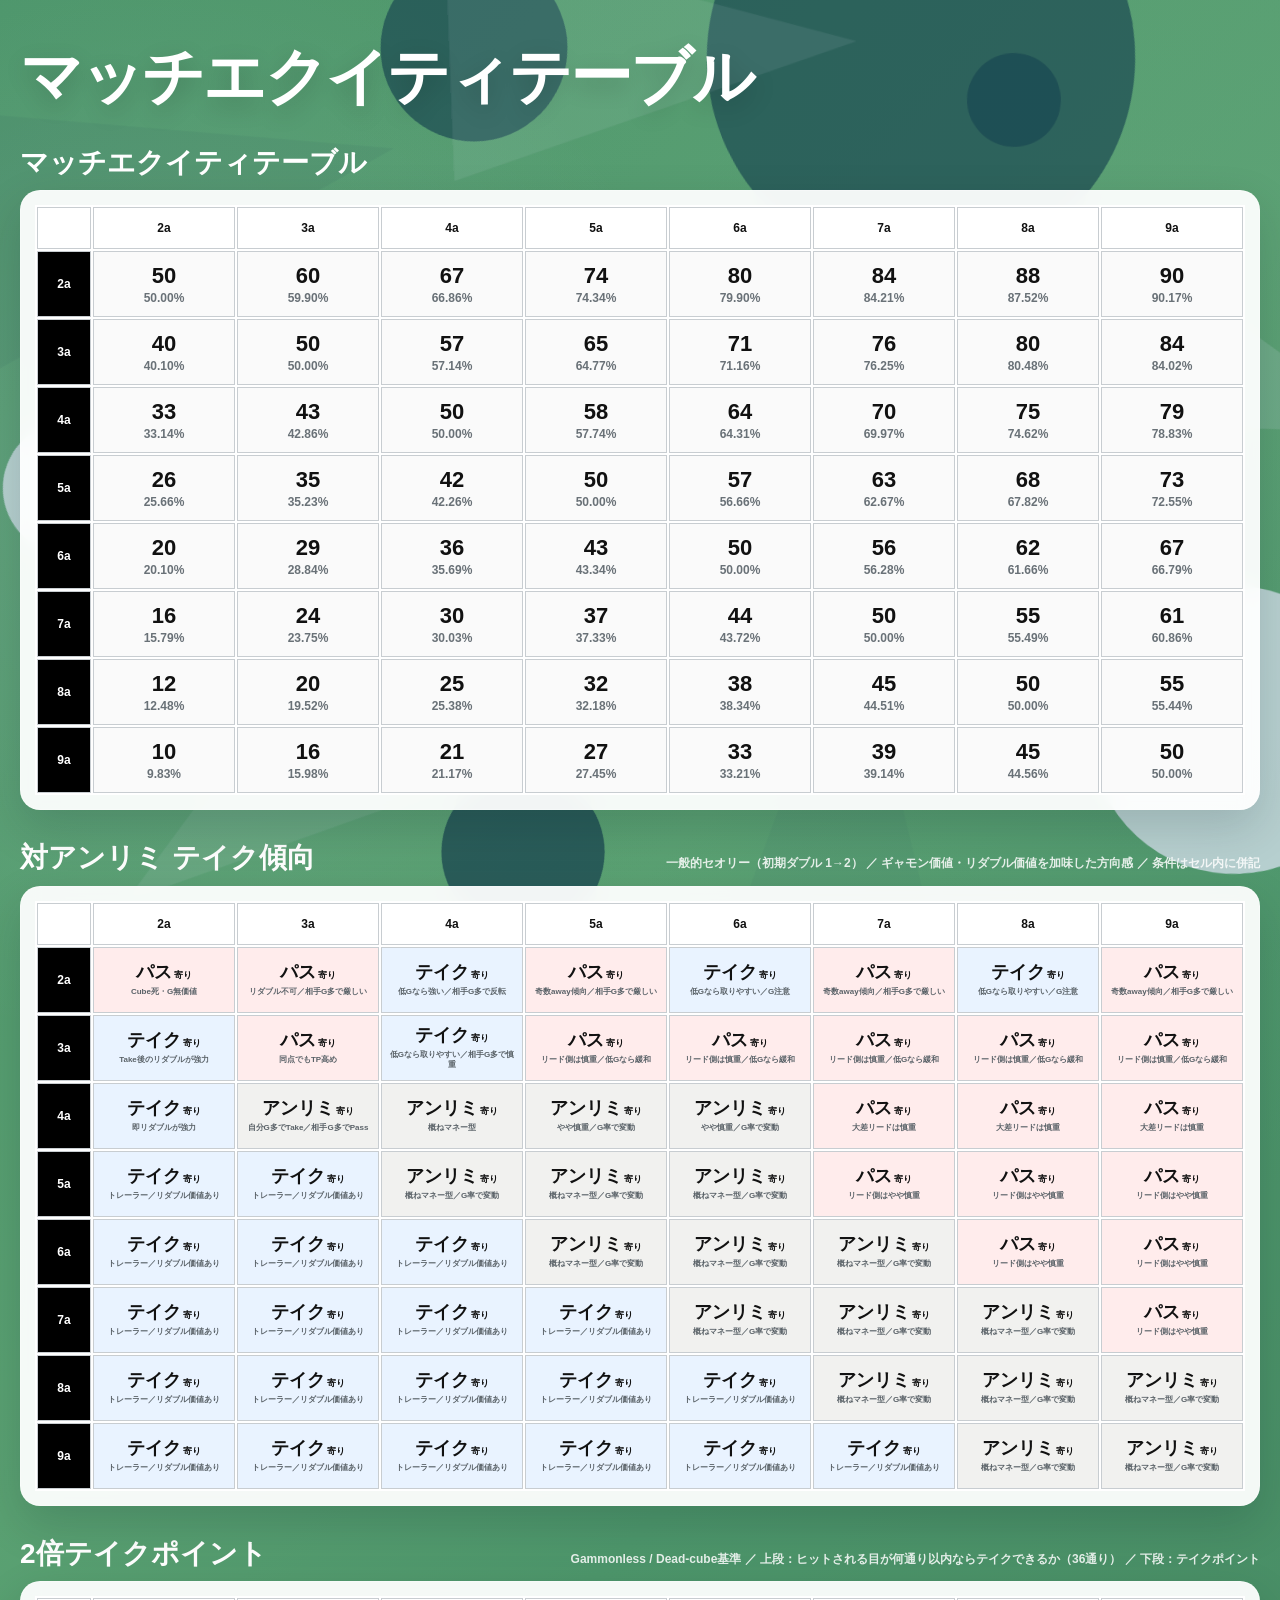
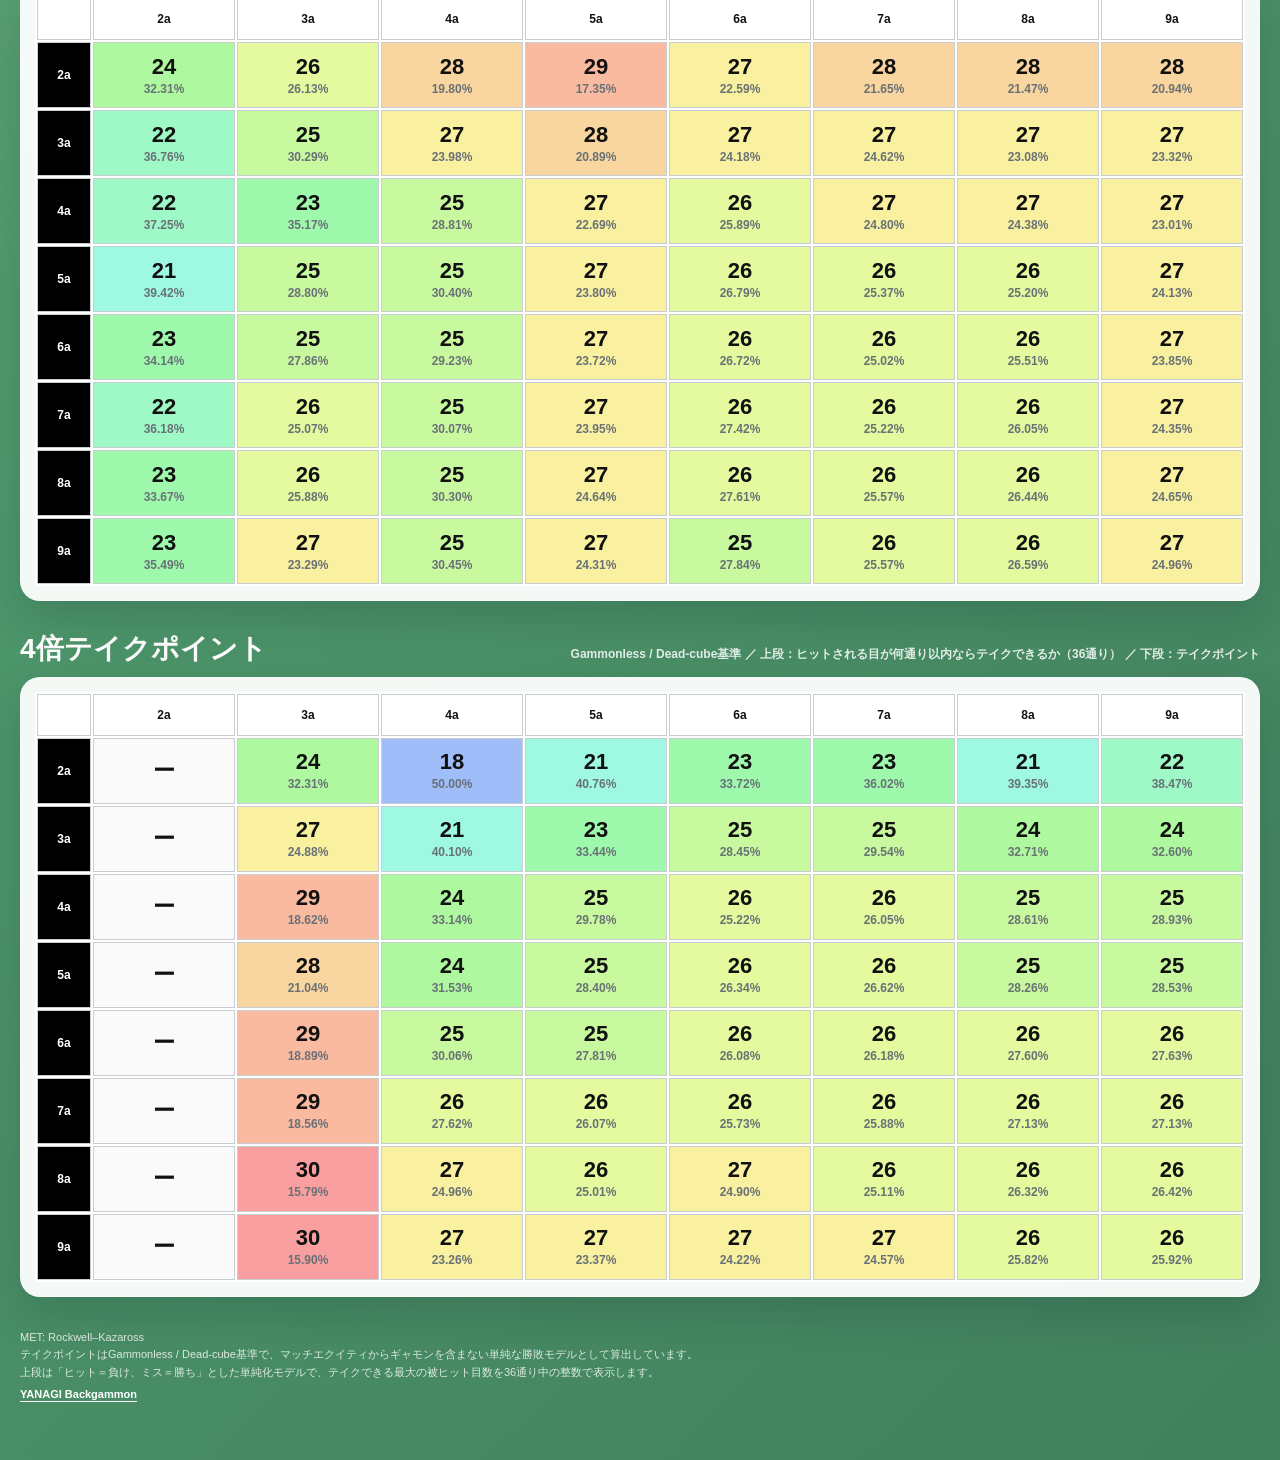
==== commit 68b05249: "Add files via upload" ====
--- a/met/index.html
+++ b/met/index.html
@@ -49,7 +49,7 @@
       <section class="met-section" aria-labelledby="tendency-heading">
         <div class="section-title-row">
           <h2 id="tendency-heading">対アンリミ テイク傾向</h2>
-          <p>Gammonless / Dead-cube基準 ／ アンリミのテイクポイント25%と比較</p>
+          <p>一般的セオリー（初期ダブル 1→2） ／ ギャモン価値・リダブル価値を加味した方向感 ／ 条件はセル内に併記</p>
         </div>
         <div class="table-card">
           <div class="table-wrap">
--- a/met/styles.css
+++ b/met/styles.css
@@ -395,17 +395,43 @@
 }
 
 .tendency-primary{
+  display:flex;
+  align-items:baseline;
+  justify-content:center;
+  gap:2px;
   font-size:18px;
-}
-
+  white-space:nowrap;
+}
+
+.tendency-word{
+  font-size:1em;
+}
+
+.tendency-suffix{
+  font-size:.5em;
+  font-weight:900;
+}
+
+
+.tendency-condition{
+  display:block;
+  margin-top:6px;
+  padding:0 2px;
+  color:#596167;
+  font-size:8px;
+  font-weight:800;
+  line-height:1.2;
+}
 @media(max-width:700px){
   .tendency-primary{
+    gap:1px;
     font-size:12px;
   }
 
-  .tendency-table .cell-secondary{
-    font-size:7.5px;
-    letter-spacing:-.04em;
+  .tendency-condition{
+    margin-top:4px;
+    font-size:6.7px;
+    line-height:1.15;
   }
 }
 
@@ -414,7 +440,7 @@
     font-size:11px;
   }
 
-  .tendency-table .cell-secondary{
-    font-size:7px;
-  }
-}
+  .tendency-condition{
+    font-size:6.2px;
+  }
+}
